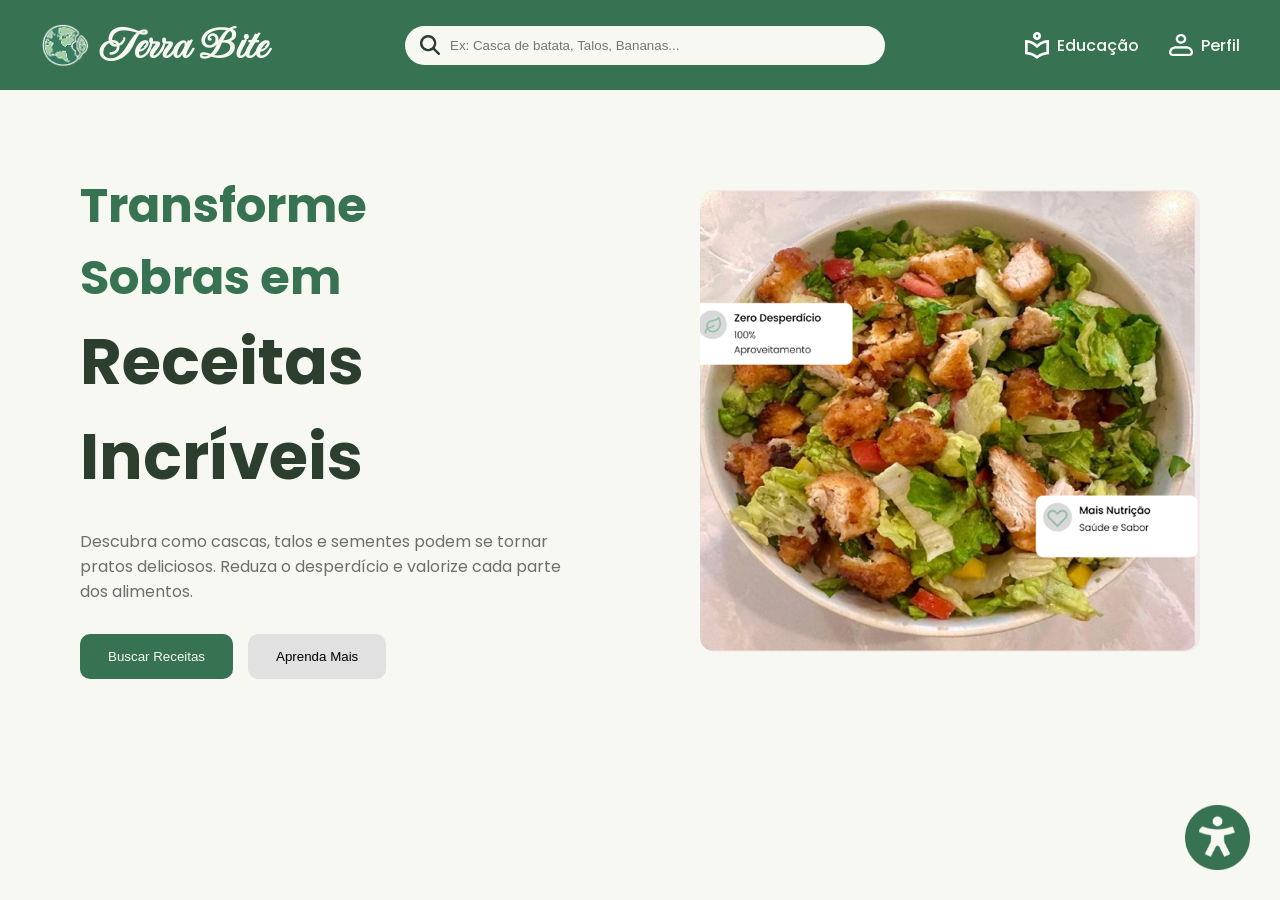
==== index.html @ 68b889d4 "a" ====
<!DOCTYPE html>
<html lang="pt-br">
<head>
    <meta charset="UTF-8">
    <meta name="viewport" content="width=device-width, initial-scale=1.0">

    <title>Terra Bite</title>
    
    <link rel="icon" type="image/png" href="pictures/image 15.png">

    <link rel="stylesheet" href="colors.css">
    <link rel="stylesheet" href="HomePage.css">
    


</head>
<body>

    <header class="navbar">

        <a href="index.html" class="logo-link">
    <div class="logo">
        <img src="icons/ICONE (1).png" alt="Logo Terra Bite">
        <h1>Terra Bite</h1>
    </div>
</a>

      <div class="search">
    <img src="icons/Vector.png" alt="Pesquisar">

    <input
        type="text"
        placeholder="Ex: Casca de batata, Talos, Bananas..."
    >
</div>

        <nav>
            <a href="Educacao.html">
                <img src="icons/icone educaçao.png" alt="imagem de livro">
                Educação
            </a>

            <a href="Cadastro.html">
                <img src="icons/icone perfil.png" alt="silhueta de uma pessoa">
                Perfil
            </a>
        </nav>

    </header>

    <!-- CONTEÚDO -->
    <main>

        <section class="hero">

            <div class="texto">

                <h3>
                    Transforme <br> Sobras em
                </h3>
                <h2>
                    Receitas Incríveis
                </h2>

                

                <p>
                    Descubra como cascas, talos e sementes podem se tornar pratos deliciosos.
                    Reduza o desperdício e valorize cada parte dos alimentos.
                </p>

                <div class="botoes">
                    <a href="NavegarReceitas.html">
                        <button class="btn-verde">
                            Buscar Receitas
                        </button>   
                    </a>
                    <a href="Educacao.html">
                        <button class="btn-cinza">
                            Aprenda Mais
                        </button>
                    </a>

                </div>

            </div>

            <div class="imagem">
                <img src="pictures/salada.png" alt="">
            </div>

        </section>

    </main>

    <a class="acessibilidade" href="acessibilidade.html">
        <img src="pictures/Vector.png" alt="Acessibilidade">
    </a>

    <script src="acessibilidade.js"></script>
</body>
</html>
---- colors.css ----
:root{
    --cor-principal:#377252;
    --fundo:#f7f8f2;
    --preto:#2C3E2D;
    --branco:#fff;
    --cinza:#6E6E6E;
    --cinza-claro:#E1E1E1;
    --vermelho:#df6659;
    --vermelho-claro:#f8eae6;
    --verde:#397758;
    --verde-claro:#eaf2e4;

}

[data-tema="protanopia"] {
    --cor-principal: #2878A8;
    --fundo: #F7F8F2;
    --preto: #263238;
    --branco: #FFFFFF;

    --cinza: #606060;
    --cinza-claro: #E2E2E2;

    --vermelho: #D9822B;
    --vermelho-claro: #F9E8D2;

    --verde: #2878A8;
    --verde-claro: #DCECF5;
}

[data-tema="deuteranopia"] {
    --cor-principal: #326B9C;
    --fundo: #F7F8F2;
    --preto: #263238;
    --branco: #FFFFFF;

    --cinza: #606060;
    --cinza-claro: #E2E2E2;

    --vermelho: #D97728;
    --vermelho-claro: #F9E8D2;

    --verde: #326B9C;
    --verde-claro: #DDEAF4;
}

[data-tema="tritanopia"] {
    --cor-principal: #397758;
    --fundo: #F7F8F2;
    --preto: #2C3E2D;
    --branco: #FFFFFF;

    --cinza: #626262;
    --cinza-claro: #E1E1E1;

    --vermelho: #C94C4C;
    --vermelho-claro: #F5DDDD;

    --verde: #397758;
    --verde-claro: #DCEBDD;
}

[data-tema="acromatopsia"] {
    --cor-principal: #333333;
    --fundo: #F5F5F5;
    --preto: #111111;
    --branco: #FFFFFF;

    --cinza: #555555;
    --cinza-claro: #D9D9D9;

    --vermelho: #222222;
    --vermelho-claro: #E8E8E8;

    --verde: #444444;
    --verde-claro: #D0D0D0;
}

[data-tema="alto-contraste"] {
    --cor-principal: #005FCC;
    --fundo: #FFFFFF;
    --preto: #000000;
    --branco: #FFFFFF;

    --cinza: #333333;
    --cinza-claro: #D9D9D9;

    --vermelho: #B00020;
    --vermelho-claro: #FFE5E5;

    --verde: #006B3C;
    --verde-claro: #DFF5E8;
}

[data-tema="noturno"] {
    --cor-principal: #5FAF82;
    --fundo: #121614;
    --preto: #E8F0EA;
    --branco: #121614;

    --cinza: #B7C0BA;
    --cinza-claro: #28302B;

    --vermelho: #FF8175;
    --vermelho-claro: #3A2522;

    --verde: #6FC08F;
    --verde-claro: #25372C;
}
---- HomePage.css ----
@import url('https://fonts.googleapis.com/css2?family=Imperial+Script&family=Poppins:wght@300;400;500;600;700&display=swap');

.hero{
    max-width: 1200px;

    margin: auto;
    padding: 80px 40px;

    display: flex;
    align-items: center;
    justify-content: space-between;

    gap: 50px;
}

.texto{
    flex: 1;
}

.texto h3{
    font-size: 3rem;
    color: var(--cor-principal);
}

.texto h2{
    font-size: 4rem;
    color:var(--preto);
}

.texto p{
    max-width: 500px;
    margin-top: 25px;

    color:var(--cinza) ;
}

.botoes{
    display: flex;
    gap: 15px;

    margin-top: 30px;
}

.botoes button{
    width: fit-content;
    padding: 12px 25px;
    border: 3px solid transparent;
    border-radius: 10px;
    cursor: pointer;
    transition: 300ms ease;
}
.btn-verde{
    background:var(--cor-principal);
    color: var(--fundo);
}
.btn-verde:hover{
    background:var(--cinza-claro);
    border-color: var(--cor-principal);
    color: var(--cor-principal);
}

.btn-cinza{
    background: var(--cinza-claro);
}
.btn-cinza:hover{
    border-color: var(--cor-principal);
}

.imagem img{
    width: 500px;
    border-radius: 15px;
}

/* TABLETS */

@media (max-width: 1024px){
    .hero{
        padding: 60px 20px;
        gap: 30px;
    }

    .texto h2{
        font-size: 3rem;
    }

    .texto h3{
        font-size: 2.5rem;
    }

    .imagem img{
        width: 400px;
        max-width: 100%;
    }
}

/* CELULARES */

@media (max-width: 768px){
    .hero{
        width: 100%;
        max-width: 100%;
        flex-direction: column;
        text-align: center;

        padding: 40px 20px;
    }

    .texto p{
        max-width: 100%;
    }

    .botoes{
        justify-content: center;
        flex-wrap: wrap;
    }

    .texto h2{
        font-size: 2.8rem;
    }

    .texto h3{
        font-size: 2rem;
    }

    .imagem img{
        width: 100%;
        max-width: 450px;
    }
}

/* CELULARES PEQUENOS */

@media (max-width: 480px){
    main{
        max-width: 95%;
    }

    .texto h2{
        font-size: 2.2rem;
    }

    .texto h3{
        font-size: 1.5rem;
    }

    .texto p{
        font-size: 0.95rem;
    }

    .btn-verde,
    .btn-cinza{
        width: 100%;
    }
}


@import url('https://fonts.googleapis.com/css2?family=Imperial+Script&family=Poppins:wght@300;400;500;600;700&display=swap');


*{
    margin: 0;
    padding: 0;
    box-sizing: border-box;
}

body{
    font-family: 'Poppins', sans-serif;
    background: var(--fundo);
}

/*header*/
.navbar{
    width: 100%;
    height: 90px;

    display: flex;
    flex-wrap: nowrap;
    align-items: center;
    justify-content: space-between;

    padding: 0 40px;

    background: var(--cor-principal);
}

.logo{
    display: flex;
    align-items: center;
    gap: 10px;
}

.logo img{
    width: 50px;
}

.logo h1{
    font-family: 'Imperial Script', cursive;
    font-size: 3rem;
    color:var(--fundo);
}

.logo-link{
    text-decoration: none;
}

.search{
    width: 40%;
    position: relative;
}

.search img{
    width: 20px;
    position: absolute;
    left: 15px;
    top: 50%;

    transform: translateY(-50%);
}

.search input{
    width: 100%;

    padding: 12px 20px 12px 45px;

    border: none;
    border-radius: 30px;

    background: var(--fundo);

    outline: none;
}

nav{
    display: flex;
    gap: 30px;
}

nav a{
    display: flex;
    align-items: center;
    gap: 8px;

    text-decoration: none;
    color:var(--fundo);
    font-weight: 500;
}

nav a:hover{
    text-decoration: underline;
    
}

nav img{
    width: 24px;
}



/* ACESSIBILIDADE */

.acessibilidade{
    position: fixed;

    right: 30px;
    bottom: 30px;

    width: 65px;
    height: 65px;

    cursor: pointer;
}

.acessibilidade img{
    width: 100%;
    height: 100%;

    display: block;
}

/* TABLETS */

@media (max-width: 1024px){

    .navbar{
        padding: 0 20px;
    }

    .logo h1{
        font-size: 2.5rem;
    }

    .search{
        width: 35%;
    }
}

/* CELULARES */

@media (max-width: 768px){

    .navbar{
        height: auto;

        flex-direction: column;
        gap: 15px;

        padding: 20px;
    }

    .search{
        width: 100%;
    }

    nav{
        gap: 20px;
    }

    .acessibilidade{
        width: 60px;
        height: 60px;

        right: 15px;
        bottom: 15px;
    }
}

/* CELULARES PEQUENOS */

@media (max-width: 480px){

    .logo h1{
        font-size: 2rem;
    }

    nav{
        flex-direction: row;
        align-items: center;
        gap: 10px;
    }
}
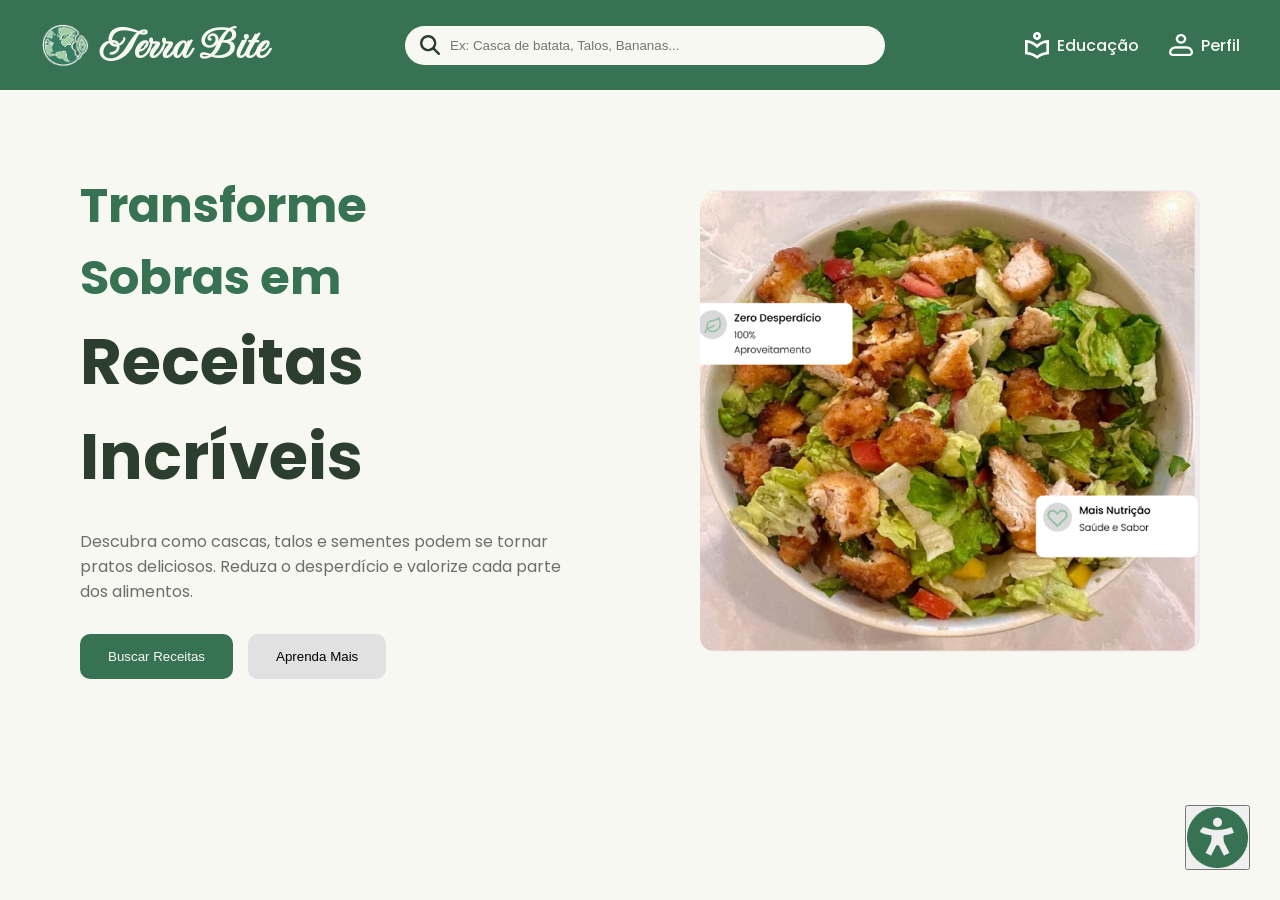
==== commit fc991fa8: "popup v1" ====
--- a/index.html
+++ b/index.html
@@ -8,11 +8,12 @@
     
     <link rel="icon" type="image/png" href="pictures/image 15.png">
 
+    <link rel="stylesheet" href="HomePage.css">
+    <link rel="stylesheet" href="Style.css">
+    <link rel="stylesheet" href="popup.css">
     <link rel="stylesheet" href="colors.css">
-    <link rel="stylesheet" href="HomePage.css">
     
-
-
+    
 </head>
 <body>
 
@@ -93,10 +94,14 @@
 
     </main>
 
-    <a class="acessibilidade" href="acessibilidade.html">
+    <button id="abrirpopup" class="acessibilidade">
         <img src="pictures/Vector.png" alt="Acessibilidade">
-    </a>
+    </button>
 
+    <div id="areapopup"></div>
+
+    <script src="acessibilidade.js"></script>
+    <script src="popup.js"></script>
     <script src="acessibilidade.js"></script>
 </body>
 </html>
--- a/Style.css
+++ b/Style.css
@@ -0,0 +1,184 @@
+@import url('https://fonts.googleapis.com/css2?family=Imperial+Script&family=Poppins:wght@300;400;500;600;700&display=swap');
+
+
+*{
+    margin: 0;
+    padding: 0;
+    box-sizing: border-box;
+}
+
+body{
+    font-family: 'Poppins', sans-serif;
+    background: var(--fundo);
+}
+
+/*header*/
+.navbar{
+    width: 100%;
+    height: 90px;
+
+    display: flex;
+    flex-wrap: nowrap;
+    align-items: center;
+    justify-content: space-between;
+
+    padding: 0 40px;
+
+    background: var(--cor-principal);
+}
+
+.logo{
+    display: flex;
+    align-items: center;
+    gap: 10px;
+}
+
+.logo img{
+    width: 50px;
+}
+
+.logo h1{
+    font-family: 'Imperial Script', cursive;
+    font-size: 3rem;
+    color:var(--fundo);
+}
+
+.logo-link{
+    text-decoration: none;
+}
+
+.search{
+    width: 40%;
+    position: relative;
+}
+
+.search img{
+    width: 20px;
+    position: absolute;
+    left: 15px;
+    top: 50%;
+
+    transform: translateY(-50%);
+}
+
+.search input{
+    width: 100%;
+
+    padding: 12px 20px 12px 45px;
+
+    border: none;
+    border-radius: 30px;
+
+    background: var(--fundo);
+
+    outline: none;
+}
+
+nav{
+    display: flex;
+    gap: 30px;
+}
+
+nav a{
+    display: flex;
+    align-items: center;
+    gap: 8px;
+
+    text-decoration: none;
+    color:var(--fundo);
+    font-weight: 500;
+}
+
+nav a:hover{
+    text-decoration: underline;
+    
+}
+
+nav img{
+    width: 24px;
+}
+
+
+
+/* ACESSIBILIDADE */
+
+.acessibilidade{
+    position: fixed;
+
+    right: 30px;
+    bottom: 30px;
+
+    width: 65px;
+    height: 65px;
+
+    cursor: pointer;
+}
+
+.acessibilidade img{
+    width: 100%;
+    height: 100%;
+
+    display: block;
+}
+
+/* TABLETS */
+
+@media (max-width: 1024px){
+
+    .navbar{
+        padding: 0 20px;
+    }
+
+    .logo h1{
+        font-size: 2.5rem;
+    }
+
+    .search{
+        width: 35%;
+    }
+}
+
+/* CELULARES */
+
+@media (max-width: 768px){
+
+    .navbar{
+        height: auto;
+
+        flex-direction: column;
+        gap: 15px;
+
+        padding: 20px;
+    }
+
+    .search{
+        width: 100%;
+    }
+
+    nav{
+        gap: 20px;
+    }
+
+    .acessibilidade{
+        width: 60px;
+        height: 60px;
+
+        right: 15px;
+        bottom: 15px;
+    }
+}
+
+/* CELULARES PEQUENOS */
+
+@media (max-width: 480px){
+
+    .logo h1{
+        font-size: 2rem;
+    }
+
+    nav{
+        flex-direction: row;
+        align-items: center;
+        gap: 10px;
+    }
+}
--- a/popup.css
+++ b/popup.css
@@ -0,0 +1,124 @@
+*{
+    margin: 0;
+    padding: 0;
+}
+
+.areapopup{
+    position: absolute;
+    margin: auto;
+}
+.overlaypopup {
+    display: none;
+    position: fixed;
+    inset: 0;
+
+    background: rgba(0, 0, 0, 0.5);
+
+    justify-content: center;
+    align-items: center;
+
+    z-index: 1000;
+}
+
+.overlaypopup.ativo {
+    display: flex;
+}
+
+.popup{
+    height:50vh ;
+    width: 25vw ;
+    background-color: var(--fundo) ;
+    padding: 20px 20px;
+    border: 2px solid var(--cor-principal) ;
+    border-radius:8px ;
+    overflow-y: scroll;
+}
+
+.comandos{
+    display: flex;
+    justify-content: space-between;
+}
+
+.icone{
+/*definir tamanho dos icones e a cor*/ 
+    width: 20px;
+    height: 20px;
+    border: none;
+    background: none;
+    color: none;
+    cursor: pointer;
+}
+
+.icone > img {
+    width: 20px;
+    height: 20px;
+}
+
+#voltar{
+
+}
+
+#fechar{
+
+}
+
+.titulo{
+    text-align: center;
+}
+
+section {
+    display: grid;
+    grid-template-columns: 1fr 1fr;
+    gap: 20px;
+}
+
+.caixa{
+    background-color: var();
+    border: 2px solid var(--verde-claro);
+    border-radius: 8px;
+    padding: 15px;
+    display: flex;
+    justify-content: ;
+    gap: 20px;
+}
+
+.caixa:hover{
+    background-color: var(--verde-claro);
+}
+
+.caixa:active{
+    background-color:var(--cor-principal) ;
+}
+
+.caixamenor{
+    display: flex;
+    gap: 5px;
+}
+
+.caixamenor > button{
+    width:;
+    height: ;
+    padding: 5px ;
+    background-color: var();
+}
+
+section > div:nth-child(1) {
+    justify-content: space-between;
+    grid-column:span 2;
+}
+section > div:nth-child(6) {
+    justify-content: center;
+    grid-column:span 2;
+}
+
+section > h3{
+    grid-column: span 2;
+}
+
+.secao[hidden]{
+    display: none;
+}
+
+.modo-cor{
+    
+}
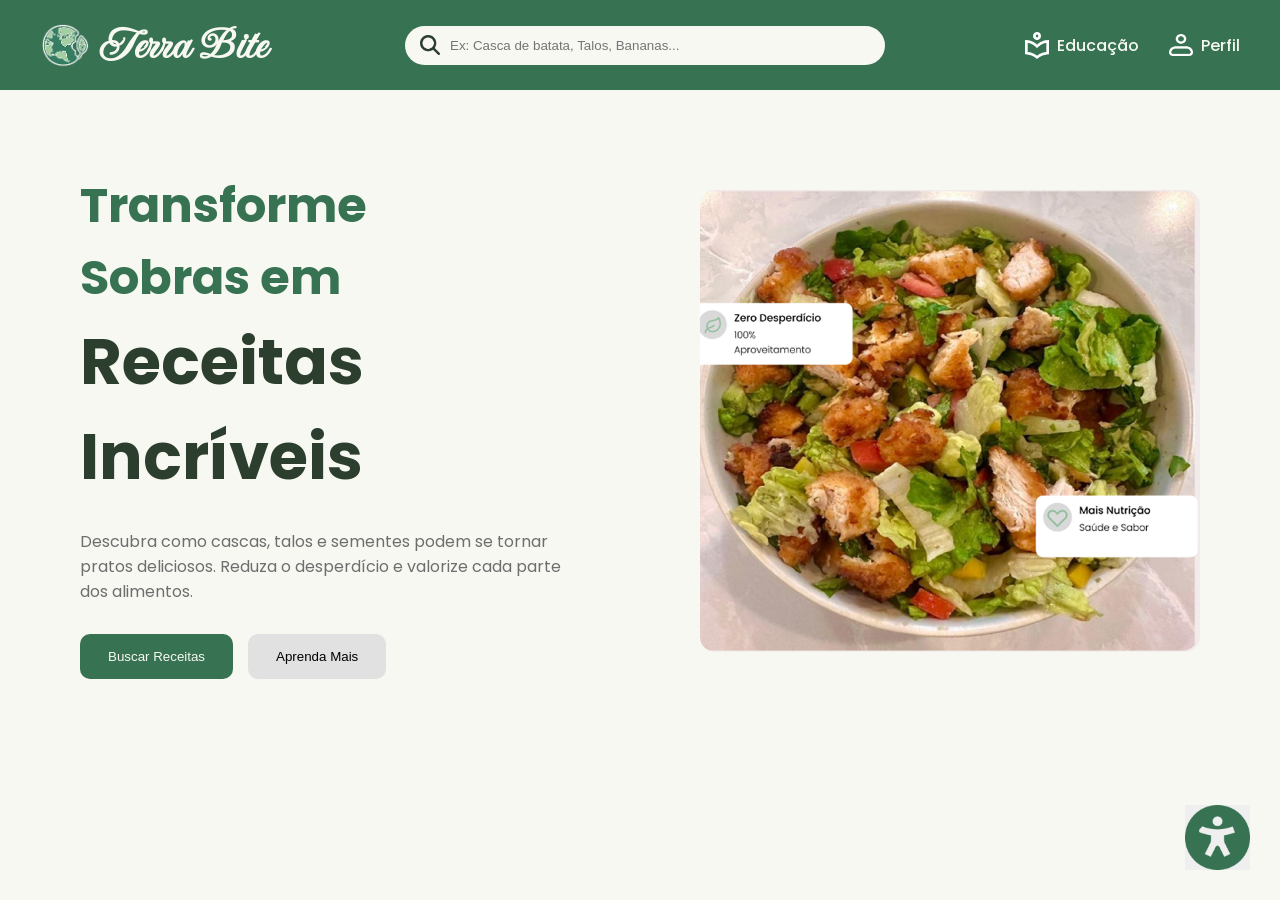
==== commit fc0e726d: "correação 1 do botao de acessibilidade e adiçao da area para o popup" ====
--- a/index.html
+++ b/index.html
@@ -94,14 +94,15 @@
 
     </main>
 
-    <button id="abrirpopup" class="acessibilidade">
-        <img src="pictures/Vector.png" alt="Acessibilidade">
-    </button>
+    <button id="abrirpopup" class="acessibilidade"
+        type="button" aria-label="Abrir acessibilidade">
+        <img src="pictures/Vector.png" alt="">
+    </button>   
 
-    <div id="areapopup"></div>
+<div id="areapopup"></div>
 
-    <script src="acessibilidade.js"></script>
-    <script src="popup.js"></script>
-    <script src="acessibilidade.js"></script>
+<script src="popup.js"></script>
+<script src="acessibilidade2.js"></script>
+
 </body>
 </html>
--- a/Style.css
+++ b/Style.css
@@ -103,6 +103,10 @@
 /* ACESSIBILIDADE */
 
 .acessibilidade{
+    background-color: none;
+    border: none;
+    color: none;
+
     position: fixed;
 
     right: 30px;
--- a/popup.css
+++ b/popup.css
@@ -1,12 +1,5 @@
-*{
-    margin: 0;
-    padding: 0;
-}
+/* SOBREPOSIÇÃO DO POPUP */
 
-.areapopup{
-    position: absolute;
-    margin: auto;
-}
 .overlaypopup {
     display: none;
     position: fixed;
@@ -14,9 +7,11 @@
 
     background: rgba(0, 0, 0, 0.5);
 
-    justify-content: center;
-    align-items: center;
+    justify-content: flex-end;
+    align-items: flex-end;
 
+    padding: 20px;
+    box-sizing: border-box;
     z-index: 1000;
 }
 
@@ -24,101 +19,146 @@
     display: flex;
 }
 
-.popup{
-    height:50vh ;
-    width: 25vw ;
-    background-color: var(--fundo) ;
-    padding: 20px 20px;
-    border: 2px solid var(--cor-principal) ;
-    border-radius:8px ;
-    overflow-y: scroll;
+/* JANELA */
+
+.popup,
+.popup * {
+    box-sizing: border-box;
 }
 
-.comandos{
+.popup {
+    width: min(25vw, 440px);
+    min-width: min(320px, calc(100vw - 40px));
+    max-width: calc(100vw - 40px);
+
+    height: 50vh;
+    min-height: min(300px, calc(100vh - 40px));
+    max-height: calc(100vh - 40px);
+
+    padding: 20px;
+
+    color: var(--preto);
+    background: var(--fundo);
+
+    border: 2px solid var(--cor-principal);
+    border-radius: 8px;
+
+    overflow-y: auto;
+}
+
+/* BOTÕES SUPERIORES */
+
+.comandos {
     display: flex;
     justify-content: space-between;
+    align-items: center;
 }
 
-.icone{
-/*definir tamanho dos icones e a cor*/ 
-    width: 20px;
-    height: 20px;
+.icone {
+    width: 24px;
+    height: 24px;
+
+    display: inline-flex;
+    align-items: center;
+    justify-content: center;
+
     border: none;
-    background: none;
-    color: none;
+    background: transparent;
     cursor: pointer;
 }
 
-.icone > img {
-    width: 20px;
-    height: 20px;
+.icone img {
+    width: 100%;
+    height: 100%;
+    object-fit: contain;
 }
 
-#voltar{
-
+.titulo {
+    text-align: center;
+    margin: 15px 0;
 }
 
-#fechar{
+/* SEÇÕES DO POPUP */
 
+.popup .secao {
+    display: grid;
+    grid-template-columns: repeat(2, minmax(0, 1fr));
+    gap: 12px;
 }
 
-.titulo{
-    text-align: center;
+.popup .secao[hidden],
+.popup [hidden] {
+    display: none !important;
 }
 
-section {
-    display: grid;
-    grid-template-columns: 1fr 1fr;
-    gap: 20px;
+.popup #acessibilidade[data-conteudo="acessibilidade"] > .caixa:nth-child(1), #acessibilidade > .caixa:nth-child(2), #acessibilidade> .caixa:nth-child(3) {
+    display: none;
 }
 
-.caixa{
-    background-color: var();
+.popup #daltonismo[data-conteudo="daltonismo"] > h3 {
+    grid-column: 1 / -1;
+}
+
+/* CARDS E BOTÕES */
+
+.caixa {
+    display: flex;
+    align-items: center;
+    justify-content: space-between;
+    gap: 10px;
+
+    min-width: 0;
+    padding: 12px;
+
+    color: var(--preto);
+    background: var(--fundo);
+
     border: 2px solid var(--verde-claro);
     border-radius: 8px;
-    padding: 15px;
-    display: flex;
-    justify-content: ;
-    gap: 20px;
+
+    font: inherit;
+    text-align: left;
 }
 
-.caixa:hover{
-    background-color: var(--verde-claro);
+button.caixa {
+    cursor: pointer;
 }
 
-.caixa:active{
-    background-color:var(--cor-principal) ;
+button.caixa:hover {
+    background: var(--verde-claro);
 }
 
-.caixamenor{
+button.caixa.ativo {
+    border-color: var(--cor-principal);
+}
+
+/* TAMANHO DA FONTE */
+
+.caixamenor {
     display: flex;
+    flex-wrap: wrap;
+    align-items: center;
     gap: 5px;
 }
 
-.caixamenor > button{
-    width:;
-    height: ;
-    padding: 5px ;
-    background-color: var();
+.botoesFonte button {
+    padding: 5px;
+    cursor: pointer;
 }
 
-section > div:nth-child(1) {
-    justify-content: space-between;
-    grid-column:span 2;
-}
-section > div:nth-child(6) {
-    justify-content: center;
-    grid-column:span 2;
-}
+/* TELAS PEQUENAS */
 
-section > h3{
-    grid-column: span 2;
-}
+@media (max-width: 600px) {
+    .popup {
+        width: calc(100vw - 40px);
+    }
 
-.secao[hidden]{
-    display: none;
-}
+    .popup .secao {
+        grid-template-columns: 1fr;
+    }
 
-.modo-cor{
-    
+    .popup .secao[data-conteudo="acessibilidade"] > .caixa:first-child,
+    .popup .secao[data-conteudo="daltonismo"] > h3 {
+        grid-column: 1;
+    }
 }
--- a/colors.css
+++ b/colors.css
@@ -92,7 +92,7 @@
     --verde-claro: #DFF5E8;
 }
 
-[data-tema="noturno"] {
+:root[data-aparencia="noturno"] {
     --cor-principal: #5FAF82;
     --fundo: #121614;
     --preto: #E8F0EA;
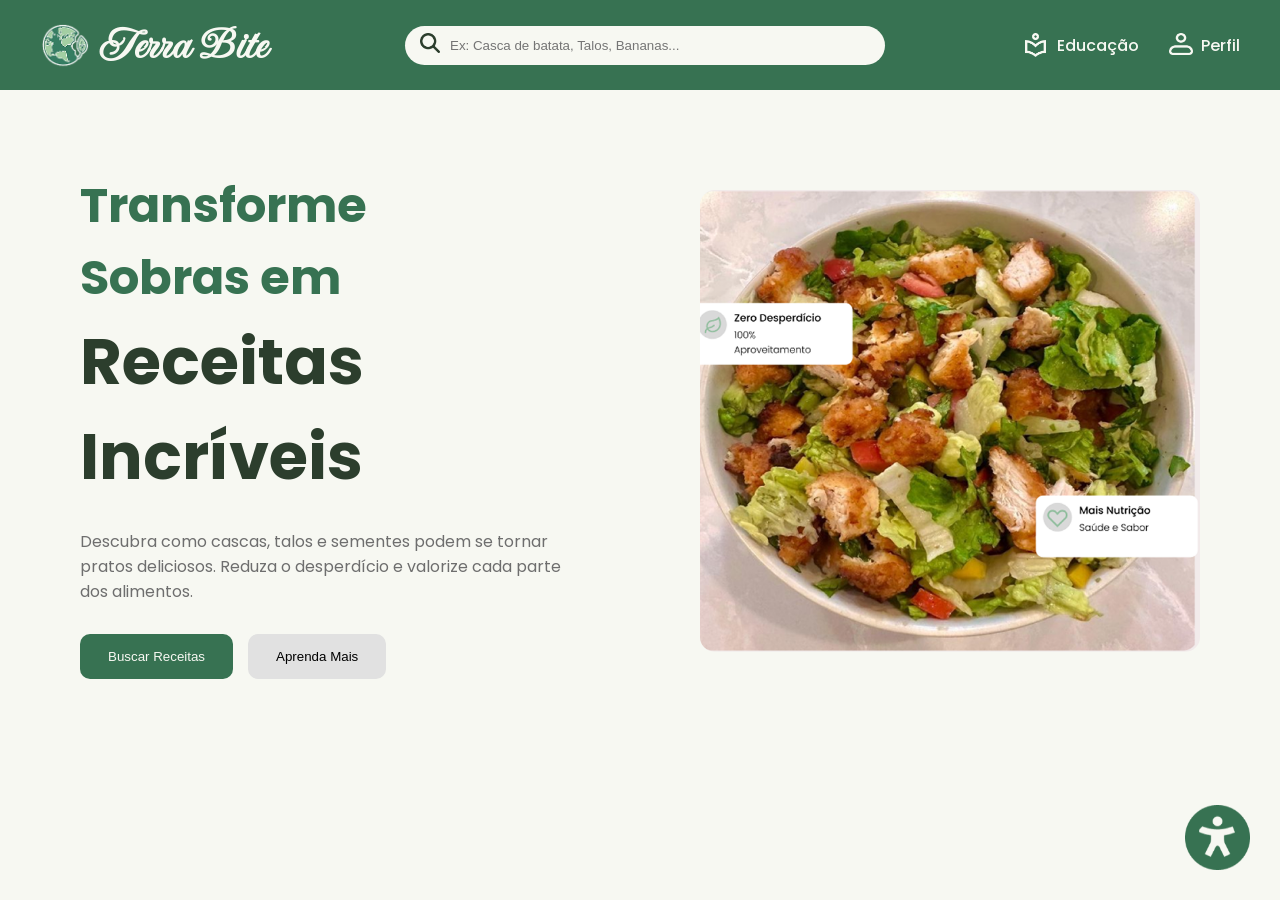
==== commit 737ea416: "atualizaçao dos icones do header" ====
--- a/index.html
+++ b/index.html
@@ -27,8 +27,7 @@
 </a>
 
       <div class="search">
-    <img src="icons/Vector.png" alt="Pesquisar">
-
+        <div id="lupa" class="icone iconepequeno"></div>
     <input
         type="text"
         placeholder="Ex: Casca de batata, Talos, Bananas..."
@@ -37,12 +36,12 @@
 
         <nav>
             <a href="Educacao.html">
-                <img src="icons/icone educaçao.png" alt="imagem de livro">
+                <div id="educaçao" class="icone iconepequeno" ></div>
                 Educação
             </a>
 
             <a href="Cadastro.html">
-                <img src="icons/icone perfil.png" alt="silhueta de uma pessoa">
+                <div id="perfil" class="icone iconepequeno" ></div>
                 Perfil
             </a>
         </nav>
--- a/HomePage.css
+++ b/HomePage.css
@@ -156,18 +156,6 @@
 
 @import url('https://fonts.googleapis.com/css2?family=Imperial+Script&family=Poppins:wght@300;400;500;600;700&display=swap');
 
-
-*{
-    margin: 0;
-    padding: 0;
-    box-sizing: border-box;
-}
-
-body{
-    font-family: 'Poppins', sans-serif;
-    background: var(--fundo);
-}
-
 /*header*/
 .navbar{
     width: 100%;
@@ -206,15 +194,7 @@
 .search{
     width: 40%;
     position: relative;
-}
-
-.search img{
-    width: 20px;
-    position: absolute;
-    left: 15px;
-    top: 50%;
-
-    transform: translateY(-50%);
+    
 }
 
 .search input{
@@ -249,12 +229,6 @@
     text-decoration: underline;
     
 }
-
-nav img{
-    width: 24px;
-}
-
-
 
 /* ACESSIBILIDADE */
 
@@ -337,4 +311,5 @@
         align-items: center;
         gap: 10px;
     }
-}+}
+
--- a/Style.css
+++ b/Style.css
@@ -103,9 +103,9 @@
 /* ACESSIBILIDADE */
 
 .acessibilidade{
-    background-color: none;
+    background-color: transparent;
     border: none;
-    color: none;
+    color: transparent;
 
     position: fixed;
 
@@ -185,4 +185,51 @@
         align-items: center;
         gap: 10px;
     }
+}
+
+
+/*ICONES*/
+.icone {
+    display: inline-flex;
+    align-items: center;
+    justify-content: center;
+
+    border: none;
+    background-color: var(--preto);
+    cursor: pointer;
+    mask-size: contain;
+    mask-repeat: no-repeat;
+}
+/*ICONES GRANDES*/
+.iconegrande{
+
+}
+/*ICONES MÉDIOS*/
+.iconemedio{
+
+}
+/*ICONES PEQUENOS*/
+.iconepequeno{
+    width: 24px;
+    height: 24px;
+
+}
+
+/*icones*/ 
+#lupa{
+    mask-image: url("icons/Vector.png");
+    width: 20px;
+    position: absolute;
+    left: 15px;
+    top: 50%;
+
+    transform: translateY(-50%);
+}
+#educaçao{
+    mask-image: url("icons/icone\ educaçao.png");   
+    background-color: var(--fundo);
+}
+#perfil{
+    mask-image: url("icons/icone\ perfil.png");
+    background-color: var(--fundo);
 }
--- a/popup.css
+++ b/popup.css
@@ -54,18 +54,7 @@
     align-items: center;
 }
 
-.icone {
-    width: 24px;
-    height: 24px;
 
-    display: inline-flex;
-    align-items: center;
-    justify-content: center;
-
-    border: none;
-    background: transparent;
-    cursor: pointer;
-}
 
 .icone img {
     width: 100%;
@@ -161,4 +150,26 @@
     .popup .secao[data-conteudo="daltonismo"] > h3 {
         grid-column: 1;
     }
+}
+
+/*ICONES*/
+
+#escuro{
+    mask-image: url("icons/lua.png") ;
+}
+
+#claro{
+    mask-image: url("icons/sol.png");
+}
+
+#voltar{
+    mask-image: url("icons/voltar.png");
+}
+
+#fechar{
+    mask-image: url("icons/fechar.png");
+}
+
+#daltonico{
+    mask-image: url("icons/olho.png");
 }
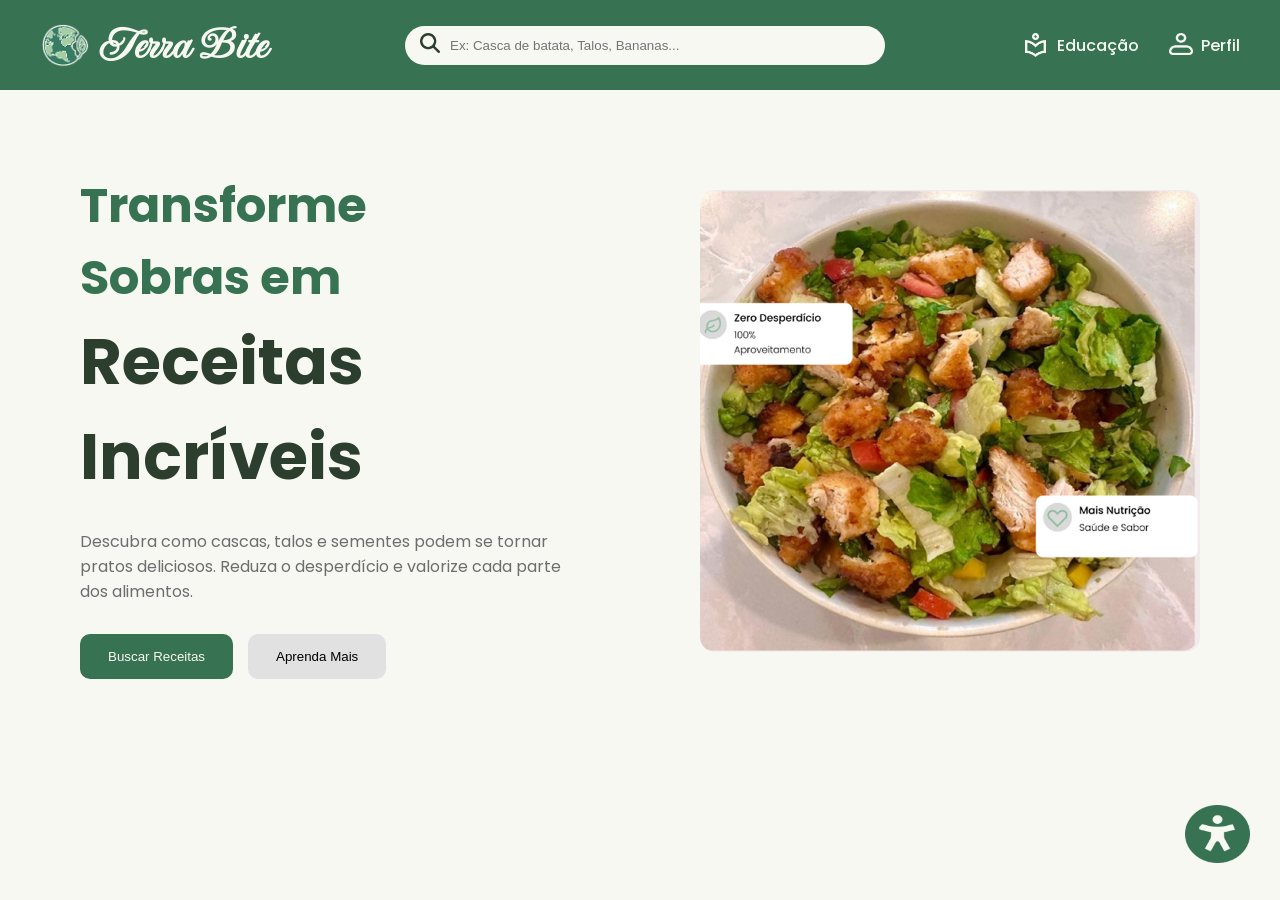
==== commit 30016dd3: "icone acessibilidade corrigido" ====
--- a/index.html
+++ b/index.html
@@ -93,9 +93,8 @@
 
     </main>
 
-    <button id="abrirpopup" class="acessibilidade"
+    <button id="abrirpopup" class="acessibilidade icone"
         type="button" aria-label="Abrir acessibilidade">
-        <img src="pictures/Vector.png" alt="">
     </button>   
 
 <div id="areapopup"></div>
--- a/Style.css
+++ b/Style.css
@@ -232,4 +232,9 @@
 #perfil{
     mask-image: url("icons/icone\ perfil.png");
     background-color: var(--fundo);
-}+}
+
+#abrirpopup{
+    mask-image: url(pictures/Vector.png);
+    background-color: var(--cor-principal);
+}
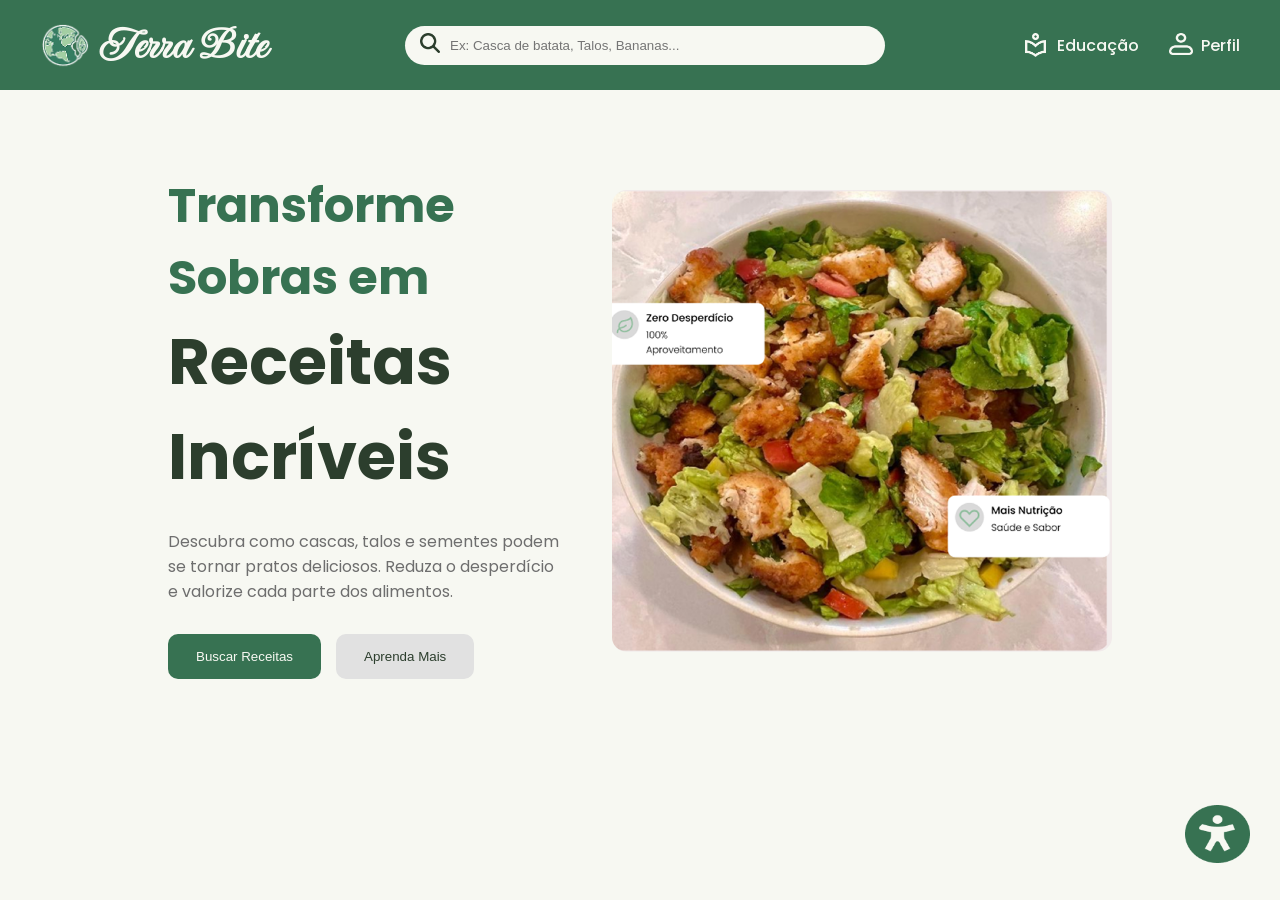
==== commit 07e207c0: "correção da identação de alguns htmls" ====
--- a/index.html
+++ b/index.html
@@ -20,19 +20,19 @@
     <header class="navbar">
 
         <a href="index.html" class="logo-link">
-    <div class="logo">
-        <img src="icons/ICONE (1).png" alt="Logo Terra Bite">
-        <h1>Terra Bite</h1>
-    </div>
-</a>
+            <div class="logo">
+                <img src="icons/ICONE (1).png" alt="Logo Terra Bite">
+                <h1>Terra Bite</h1>
+            </div>
+        </a>
 
-      <div class="search">
-        <div id="lupa" class="icone iconepequeno"></div>
-    <input
-        type="text"
-        placeholder="Ex: Casca de batata, Talos, Bananas..."
-    >
-</div>
+        <div class="search">
+            <div id="lupa" class="icone iconepequeno"></div>
+            <input
+            type="text"
+            placeholder="Ex: Casca de batata, Talos, Bananas..."
+            >
+        </div>
 
         <nav>
             <a href="Educacao.html">
--- a/HomePage.css
+++ b/HomePage.css
@@ -61,6 +61,7 @@
 
 .btn-cinza{
     background: var(--cinza-claro);
+    color: var(--preto);
 }
 .btn-cinza:hover{
     border-color: var(--cor-principal);
--- a/Style.css
+++ b/Style.css
@@ -10,6 +10,10 @@
 body{
     font-family: 'Poppins', sans-serif;
     background: var(--fundo);
+}
+main{
+    width: 80%;
+    margin: auto;
 }
 
 /*header*/
